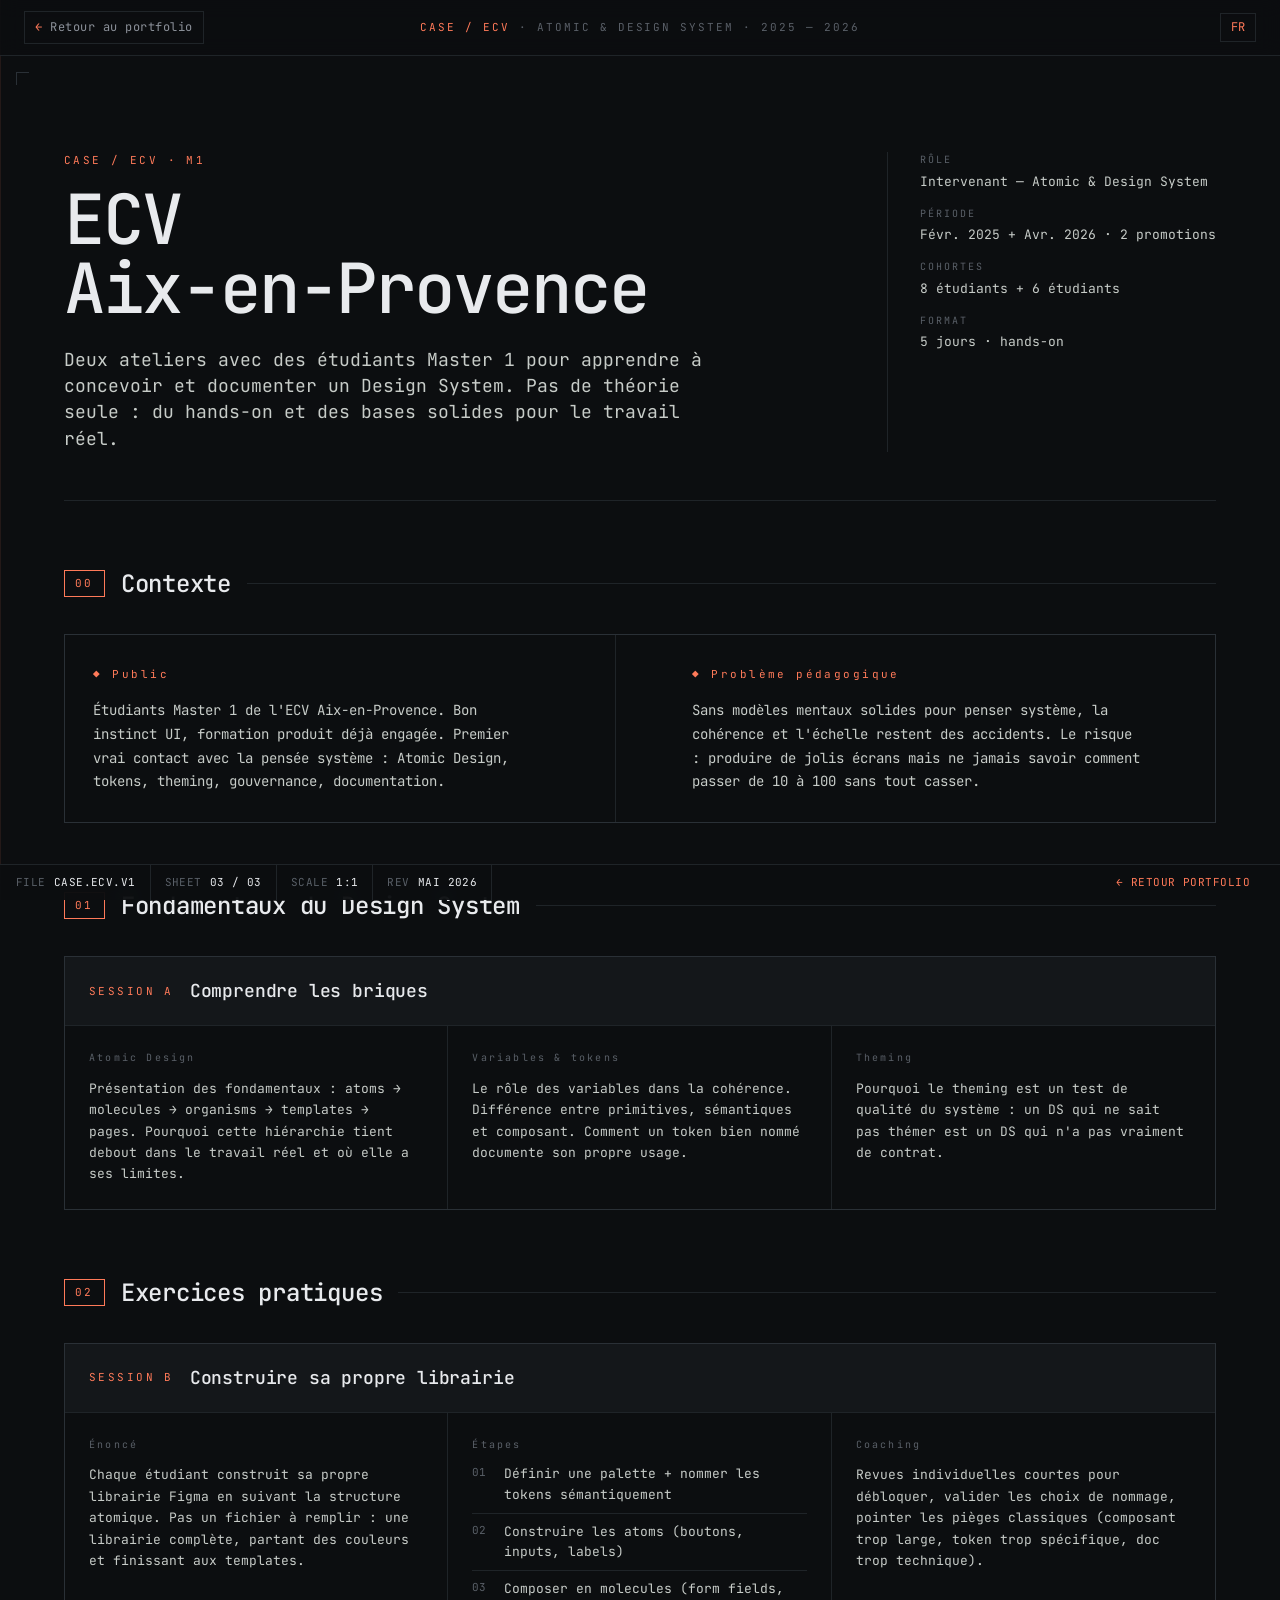
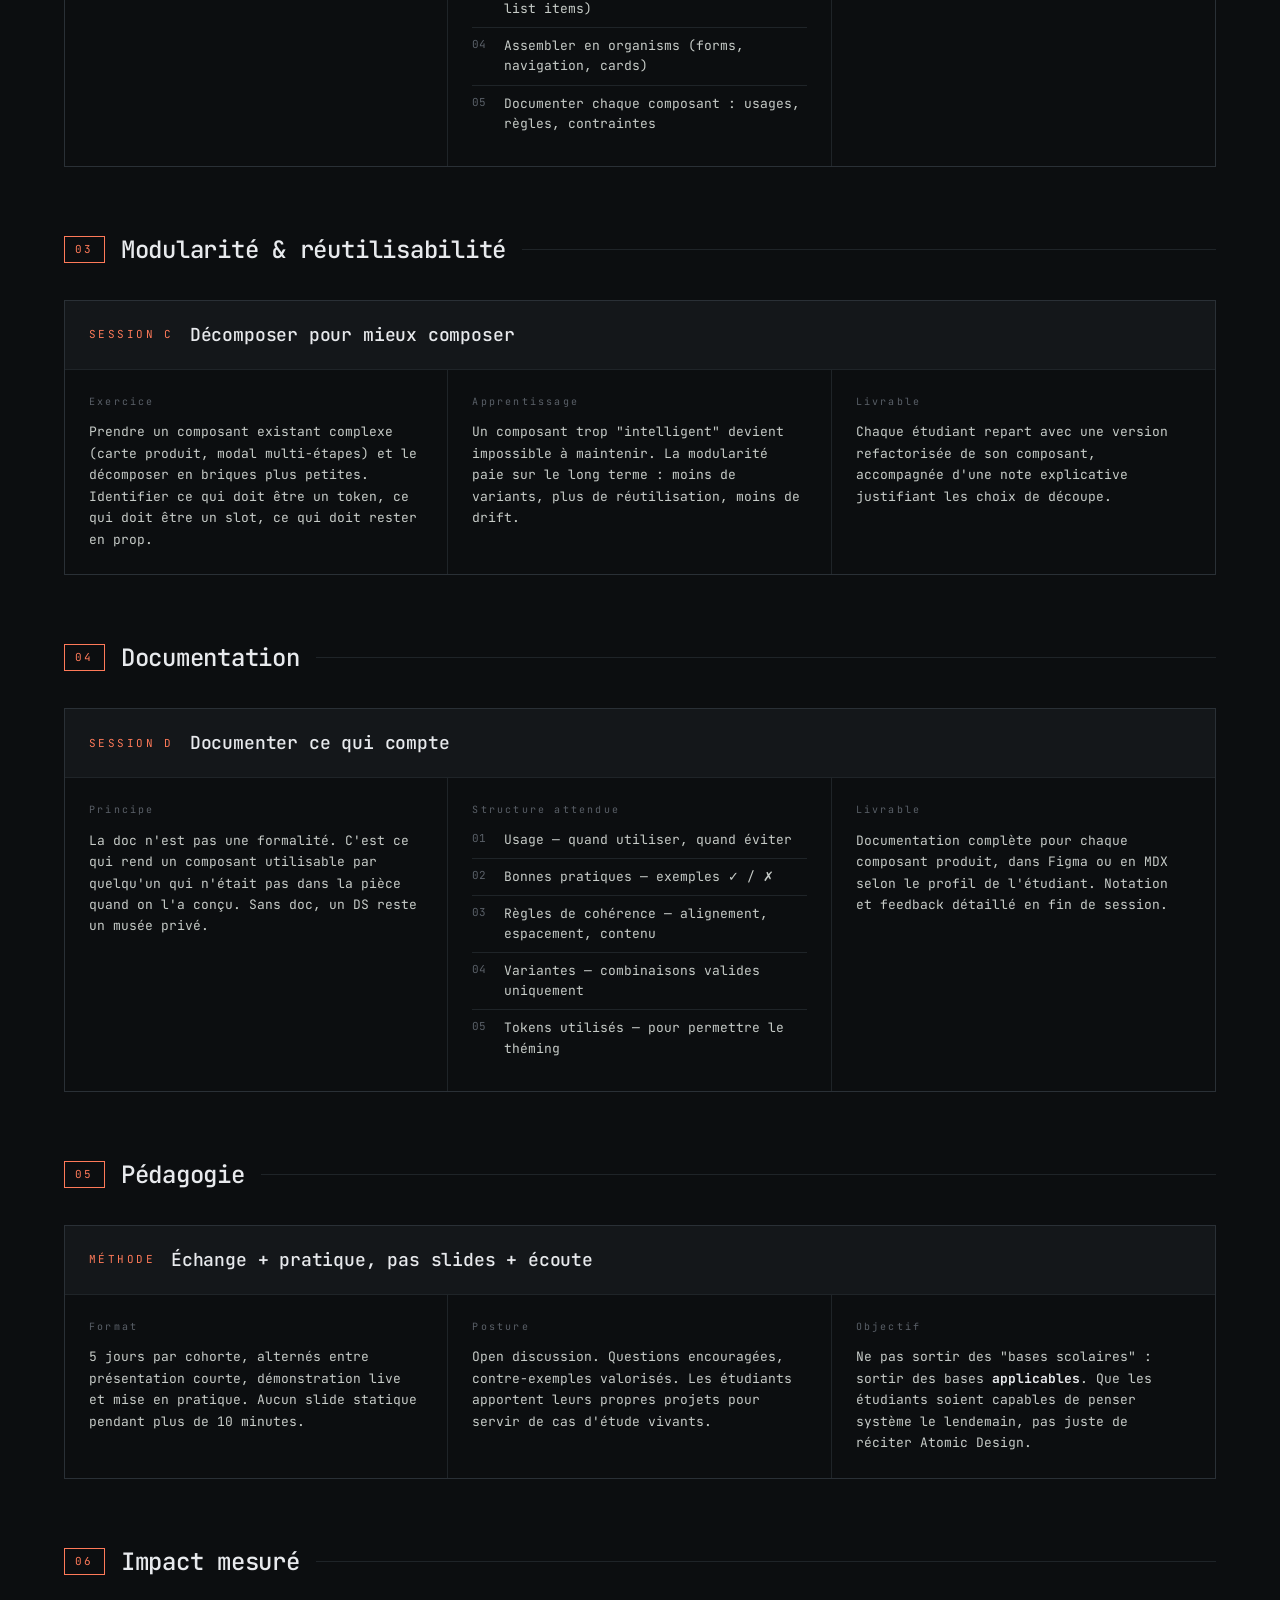
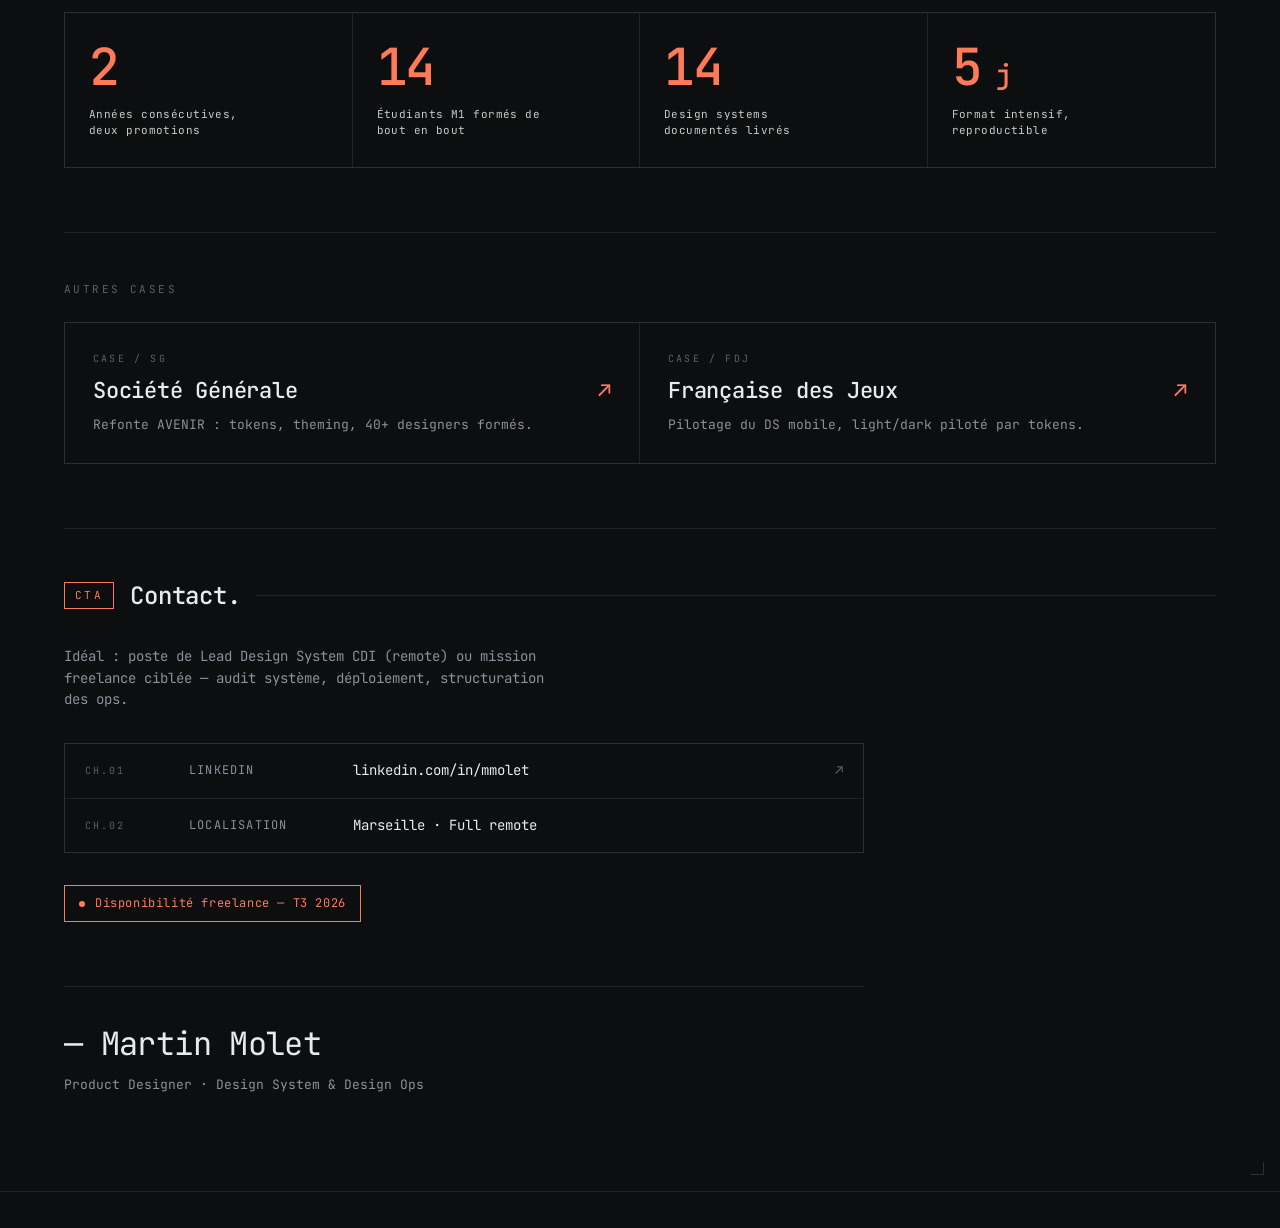
==== ecv.html @ aa848f87 "Add files via upload" ====
<!DOCTYPE html>
<html lang="fr">
<head>
<meta charset="UTF-8">
<meta name="viewport" content="width=device-width, initial-scale=1.0">
<title>ECV Aix-en-Provence — Atomic & Design System | Martin Molet</title>
<link rel="preconnect" href="https://fonts.googleapis.com">
<link rel="preconnect" href="https://fonts.gstatic.com" crossorigin>
<link href="https://fonts.googleapis.com/css2?family=JetBrains+Mono:wght@300;400;500;600&display=swap" rel="stylesheet">
<link rel="stylesheet" href="case.css">
</head>
<body>

<header class="topbar">
  <div class="tb-l">
    <a class="back-link" href="../index.html"><span class="arrow">←</span><span>Retour au portfolio</span></a>
  </div>
  <div class="tb-c"><span class="accent">CASE / ECV</span> · Atomic & Design System · 2025 — 2026</div>
  <div class="tb-r">
    <div class="lang-toggle"><button class="on">FR</button></div>
  </div>
</header>

<main>
  <section class="sheet">
    <div class="hero">
      <div class="hero-l">
        <div class="case-id">CASE / ECV · M1</div>
        <h1 class="client">ECV<br/>Aix-en-Provence</h1>
        <p class="summary">Deux ateliers avec des étudiants Master 1 pour apprendre à concevoir et documenter un Design System. Pas de théorie seule : du hands-on et des bases solides pour le travail réel.</p>
      </div>
      <div class="hero-r">
        <div><span class="k">RÔLE</span><span class="v">Intervenant — Atomic & Design System</span></div>
        <div><span class="k">PÉRIODE</span><span class="v">Févr. 2025 + Avr. 2026 · 2 promotions</span></div>
        <div><span class="k">COHORTES</span><span class="v">8 étudiants + 6 étudiants</span></div>
        <div><span class="k">FORMAT</span><span class="v">5 jours · hands-on</span></div>
      </div>
    </div>

    <div class="section">
      <div class="section-h">
        <span class="num">00</span>
        <span class="title">Contexte</span>
        <span class="rule"></span>
      </div>
      <div class="intro-grid">
        <div class="intro-cell">
          <div class="l">Public</div>
          <p>Étudiants Master 1 de l'ECV Aix-en-Provence. Bon instinct UI, formation produit déjà engagée. Premier vrai contact avec la pensée système : Atomic Design, tokens, theming, gouvernance, documentation.</p>
        </div>
        <div class="intro-cell">
          <div class="l">Problème pédagogique</div>
          <p>Sans modèles mentaux solides pour penser système, la cohérence et l'échelle restent des accidents. Le risque : produire de jolis écrans mais ne jamais savoir comment passer de 10 à 100 sans tout casser.</p>
        </div>
      </div>
    </div>

    <div class="section">
      <div class="section-h">
        <span class="num">01</span>
        <span class="title">Fondamentaux du Design System</span>
        <span class="rule"></span>
      </div>

      <div class="block">
        <div class="block-h"><span class="tag">SESSION A</span><span class="name">Comprendre les briques</span></div>
        <div class="block-cols">
          <div class="block-col">
            <div class="label">Atomic Design</div>
            <p>Présentation des fondamentaux : atoms → molecules → organisms → templates → pages. Pourquoi cette hiérarchie tient debout dans le travail réel et où elle a ses limites.</p>
          </div>
          <div class="block-col">
            <div class="label">Variables & tokens</div>
            <p>Le rôle des variables dans la cohérence. Différence entre primitives, sémantiques et composant. Comment un token bien nommé documente son propre usage.</p>
          </div>
          <div class="block-col">
            <div class="label">Theming</div>
            <p>Pourquoi le theming est un test de qualité du système : un DS qui ne sait pas thémer est un DS qui n'a pas vraiment de contrat.</p>
          </div>
        </div>
      </div>
    </div>

    <div class="section">
      <div class="section-h">
        <span class="num">02</span>
        <span class="title">Exercices pratiques</span>
        <span class="rule"></span>
      </div>

      <div class="block">
        <div class="block-h"><span class="tag">SESSION B</span><span class="name">Construire sa propre librairie</span></div>
        <div class="block-cols">
          <div class="block-col">
            <div class="label">Énoncé</div>
            <p>Chaque étudiant construit sa propre librairie Figma en suivant la structure atomique. Pas un fichier à remplir : une librairie complète, partant des couleurs et finissant aux templates.</p>
          </div>
          <div class="block-col">
            <div class="label">Étapes</div>
            <ul>
              <li data-n="01">Définir une palette + nommer les tokens sémantiquement</li>
              <li data-n="02">Construire les atoms (boutons, inputs, labels)</li>
              <li data-n="03">Composer en molecules (form fields, list items)</li>
              <li data-n="04">Assembler en organisms (forms, navigation, cards)</li>
              <li data-n="05">Documenter chaque composant : usages, règles, contraintes</li>
            </ul>
          </div>
          <div class="block-col">
            <div class="label">Coaching</div>
            <p>Revues individuelles courtes pour débloquer, valider les choix de nommage, pointer les pièges classiques (composant trop large, token trop spécifique, doc trop technique).</p>
          </div>
        </div>
      </div>
    </div>

    <div class="section">
      <div class="section-h">
        <span class="num">03</span>
        <span class="title">Modularité & réutilisabilité</span>
        <span class="rule"></span>
      </div>

      <div class="block">
        <div class="block-h"><span class="tag">SESSION C</span><span class="name">Décomposer pour mieux composer</span></div>
        <div class="block-cols">
          <div class="block-col">
            <div class="label">Exercice</div>
            <p>Prendre un composant existant complexe (carte produit, modal multi-étapes) et le décomposer en briques plus petites. Identifier ce qui doit être un token, ce qui doit être un slot, ce qui doit rester en prop.</p>
          </div>
          <div class="block-col">
            <div class="label">Apprentissage</div>
            <p>Un composant trop "intelligent" devient impossible à maintenir. La modularité paie sur le long terme : moins de variants, plus de réutilisation, moins de drift.</p>
          </div>
          <div class="block-col">
            <div class="label">Livrable</div>
            <p>Chaque étudiant repart avec une version refactorisée de son composant, accompagnée d'une note explicative justifiant les choix de découpe.</p>
          </div>
        </div>
      </div>
    </div>

    <div class="section">
      <div class="section-h">
        <span class="num">04</span>
        <span class="title">Documentation</span>
        <span class="rule"></span>
      </div>

      <div class="block">
        <div class="block-h"><span class="tag">SESSION D</span><span class="name">Documenter ce qui compte</span></div>
        <div class="block-cols">
          <div class="block-col">
            <div class="label">Principe</div>
            <p>La doc n'est pas une formalité. C'est ce qui rend un composant utilisable par quelqu'un qui n'était pas dans la pièce quand on l'a conçu. Sans doc, un DS reste un musée privé.</p>
          </div>
          <div class="block-col">
            <div class="label">Structure attendue</div>
            <ul>
              <li data-n="01">Usage — quand utiliser, quand éviter</li>
              <li data-n="02">Bonnes pratiques — exemples ✓ / ✗</li>
              <li data-n="03">Règles de cohérence — alignement, espacement, contenu</li>
              <li data-n="04">Variantes — combinaisons valides uniquement</li>
              <li data-n="05">Tokens utilisés — pour permettre le théming</li>
            </ul>
          </div>
          <div class="block-col">
            <div class="label">Livrable</div>
            <p>Documentation complète pour chaque composant produit, dans Figma ou en MDX selon le profil de l'étudiant. Notation et feedback détaillé en fin de session.</p>
          </div>
        </div>
      </div>
    </div>

    <div class="section">
      <div class="section-h">
        <span class="num">05</span>
        <span class="title">Pédagogie</span>
        <span class="rule"></span>
      </div>

      <div class="block">
        <div class="block-h"><span class="tag">MÉTHODE</span><span class="name">Échange + pratique, pas slides + écoute</span></div>
        <div class="block-cols">
          <div class="block-col">
            <div class="label">Format</div>
            <p>5 jours par cohorte, alternés entre présentation courte, démonstration live et mise en pratique. Aucun slide statique pendant plus de 10 minutes.</p>
          </div>
          <div class="block-col">
            <div class="label">Posture</div>
            <p>Open discussion. Questions encouragées, contre-exemples valorisés. Les étudiants apportent leurs propres projets pour servir de cas d'étude vivants.</p>
          </div>
          <div class="block-col">
            <div class="label">Objectif</div>
            <p>Ne pas sortir des "bases scolaires" : sortir des bases <strong style="color:var(--ink)">applicables</strong>. Que les étudiants soient capables de penser système le lendemain, pas juste de réciter Atomic Design.</p>
          </div>
        </div>
      </div>
    </div>

    <div class="section">
      <div class="section-h">
        <span class="num">06</span>
        <span class="title">Impact mesuré</span>
        <span class="rule"></span>
      </div>

      <div class="results-grid">
        <div class="result-stat"><div class="num">2</div><div class="lbl">Années consécutives, deux promotions</div></div>
        <div class="result-stat"><div class="num">14</div><div class="lbl">Étudiants M1 formés de bout en bout</div></div>
        <div class="result-stat"><div class="num">14</div><div class="lbl">Design systems documentés livrés</div></div>
        <div class="result-stat"><div class="num">5<span class="s"> j</span></div><div class="lbl">Format intensif, reproductible</div></div>
      </div>
    </div>

    <div class="related">
      <div class="related-h">AUTRES CASES</div>
      <div class="related-grid">
        <a class="related-card" href="sg.html">
          <div class="id">CASE / SG</div>
          <div class="name">Société Générale<span class="arrow">↗</span></div>
          <div class="sub">Refonte AVENIR : tokens, theming, 40+ designers formés.</div>
        </a>
        <a class="related-card" href="fdj.html">
          <div class="id">CASE / FDJ</div>
          <div class="name">Française des Jeux<span class="arrow">↗</span></div>
          <div class="sub">Pilotage du DS mobile, light/dark piloté par tokens.</div>
        </a>
      </div>
    </div>

    <div class="contact-sheet">
      <div class="section-h">
        <span class="num">CTA</span>
        <span class="title">Contact.</span>
        <span class="rule"></span>
      </div>
      <div class="contact">
        <p class="contact-sub">Idéal : poste de Lead Design System CDI (remote) ou mission freelance ciblée — audit système, déploiement, structuration des ops.</p>
        <div class="contact-grid">
          <a class="contact-row is-link" href="https://www.linkedin.com/in/mmolet" target="_blank" rel="noopener noreferrer">
            <span class="cr-id">CH.01</span>
            <span class="cr-k">LinkedIn</span>
            <span class="cr-v">linkedin.com/in/mmolet</span>
            <span class="cr-arrow">↗</span>
          </a>
          <div class="contact-row">
            <span class="cr-id">CH.02</span>
            <span class="cr-k">Localisation</span>
            <span class="cr-v">Marseille · Full remote</span>
          </div>
        </div>
        <div class="contact-avail">
          <span class="ca-dot"></span>
          <span>Disponibilité freelance — T3 2026</span>
        </div>
        <div class="signoff">
          <div>— Martin Molet</div>
          <div class="so-sub">Product Designer · Design System &amp; Design Ops</div>
        </div>
      </div>
    </div>
  </section>
</main>

<footer class="statusbar">
  <div class="sb-cell"><span class="sb-k">FILE</span><span>case.ecv.v1</span></div>
  <div class="sb-cell"><span class="sb-k">SHEET</span><span>03 / 03</span></div>
  <div class="sb-cell"><span class="sb-k">SCALE</span><span>1:1</span></div>
  <div class="sb-cell"><span class="sb-k">REV</span><span>Mai 2026</span></div>
  <div class="sb-cell"><a href="../index.html" style="color:var(--accent)">← Retour portfolio</a></div>
</footer>
<script>
(function(){
  var h=document.createElement('div'),v=document.createElement('div');
  h.className='cross-h';v.className='cross-v';
  document.body.appendChild(h);document.body.appendChild(v);
  window.addEventListener('mousemove',function(e){h.style.top=e.clientY+'px';v.style.left=e.clientX+'px';});
})();
</script>
</body>
</html>
---- case.css ----
/* Shared CSS for case detail pages — extends styles.css aesthetic */

:root {
  --bg: #0c0e10;
  --bg-2: #14171a;
  --ink: #e8eaed;
  --ink-2: #c7ccc8;
  --muted: #8b9199;
  --muted-2: #5a6068;
  --line: #1f2428;
  --line-2: #2a3036;
  --accent: #ff7a59;
  --accent-soft: #ff7a5933;
  --mono: 'JetBrains Mono', ui-monospace, 'SF Mono', 'IBM Plex Mono', Menlo, monospace;
  --serif: 'Newsreader', 'Source Serif 4', Georgia, serif;
}

* { box-sizing: border-box; margin: 0; padding: 0; }
html, body { background: var(--bg); color: var(--ink); }
html { font-family: var(--mono); font-size: 14px; line-height: 1.55; -webkit-font-smoothing: antialiased; }
body { overflow-x: hidden; min-height: 100vh; }
a { color: inherit; text-decoration: none; }
button { font: inherit; color: inherit; background: transparent; border: 0; padding: 0; cursor: pointer; }
::selection { background: var(--accent); color: #0c0e10; }

/* Crosshair cursor */
.cross-h, .cross-v {
  position: fixed;
  pointer-events: none;
  z-index: 1;
  background: var(--accent);
  opacity: 0.10;
  mix-blend-mode: screen;
}
.cross-h { left: 0; right: 0; height: 1px; }
.cross-v { top: 0; bottom: 0; width: 1px; }

/* Faint grid background */
.grid-bg {
  position: fixed; inset: 0;
  pointer-events: none; z-index: 0;
  background-image:
    linear-gradient(to right, var(--line) 1px, transparent 1px),
    linear-gradient(to bottom, var(--line) 1px, transparent 1px);
  background-size: 24px 24px;
  mask-image: radial-gradient(ellipse 90% 80% at 50% 30%, #000 30%, transparent 100%);
  opacity: 0.4;
  display: var(--grid-display, block);
}

/* Topbar — minimal back-nav */
.topbar {
  position: sticky; top: 0; z-index: 50;
  height: 56px;
  display: grid; grid-template-columns: 1fr auto 1fr; align-items: center;
  padding: 0 24px;
  border-bottom: 1px solid var(--line);
  background: rgba(12,14,16,0.85);
  backdrop-filter: blur(10px);
  font-size: 12px; letter-spacing: 0.04em;
}
.tb-l { display: flex; align-items: center; gap: 12px; }
.back-link {
  display: inline-flex; align-items: center; gap: 8px;
  color: var(--muted);
  padding: 6px 10px;
  border: 1px solid var(--line);
  transition: color 0.15s, border-color 0.15s;
}
.back-link:hover { color: var(--accent); border-color: var(--accent); }
.back-link .arrow { color: var(--accent); }
.tb-c { color: var(--muted-2); font-size: 11px; letter-spacing: 0.18em; text-transform: uppercase; }
.tb-c .accent { color: var(--accent); }
.tb-r { display: flex; align-items: center; gap: 12px; justify-content: flex-end; }
.tb-r .lang-toggle { display: inline-flex; align-items: center; gap: 6px; padding: 4px 10px; border: 1px solid var(--line); }
.tb-r .lang-toggle button { color: var(--muted); }
.tb-r .lang-toggle button.on { color: var(--accent); }

/* Main */
.sheet {
  position: relative; z-index: 2;
  max-width: 1280px;
  margin: 0 auto;
  padding: 96px 64px;
  border-bottom: 1px solid var(--line);
}
.sheet::before, .sheet::after {
  content: '';
  position: absolute;
  width: 12px; height: 12px;
  border: 1px solid var(--line-2);
}
.sheet::before { top: 16px; left: 16px; border-right: 0; border-bottom: 0; }
.sheet::after { bottom: 16px; right: 16px; border-left: 0; border-top: 0; }

/* Hero */
.hero {
  display: grid;
  grid-template-columns: 1fr auto;
  gap: 32px;
  border-bottom: 1px solid var(--line);
  padding-bottom: 48px;
  margin-bottom: 48px;
}
.hero-l { display: flex; flex-direction: column; gap: 16px; }
.case-id { font-size: 11px; letter-spacing: 0.22em; color: var(--accent); }
.client {
  font-family: var(--mono);
  font-size: clamp(40px, 5.4vw, 72px);
  line-height: 1;
  letter-spacing: -0.03em;
  font-weight: 500;
}
.summary {
  font-size: 18px; color: var(--ink-2); max-width: 60ch;
  margin-top: 8px;
  line-height: 1.45;
}
.hero-r {
  display: flex; flex-direction: column; gap: 14px;
  min-width: 240px;
  border-left: 1px solid var(--line);
  padding-left: 32px;
}
.hero-r .k { font-size: 10px; color: var(--muted-2); letter-spacing: 0.2em; }
.hero-r .v { font-size: 13px; color: var(--ink-2); }
.hero-r > div { display: flex; flex-direction: column; gap: 4px; }

/* Section heading */
.section { margin-top: 64px; }
.section-h {
  display: flex; align-items: center; gap: 16px;
  margin-bottom: 32px;
}
.section-h .num {
  font-size: 11px; letter-spacing: 0.22em;
  color: var(--accent);
  padding: 4px 10px;
  border: 1px solid var(--accent);
}
.section-h .title {
  font-size: 24px;
  font-weight: 500;
  letter-spacing: -0.01em;
}
.section-h .rule { flex: 1; height: 1px; background: var(--line); }

/* Two-column intro (context + problem) */
.intro-grid {
  display: grid;
  grid-template-columns: 1fr 1fr;
  gap: 48px;
  border: 1px solid var(--line-2);
}
.intro-cell { padding: 28px; border-right: 1px solid var(--line); }
.intro-cell:last-child { border-right: 0; }
.intro-cell .l {
  font-size: 11px; color: var(--accent); letter-spacing: 0.22em;
  margin-bottom: 16px;
  display: inline-flex; gap: 10px; align-items: center;
}
.intro-cell .l::before { content: '◆'; color: var(--accent); }
.intro-cell p { font-size: 14px; color: var(--ink-2); line-height: 1.7; max-width: 56ch; }

/* Subsection blocks (problem → solution → result) */
.block { border: 1px solid var(--line-2); margin-bottom: 32px; }
.block-h {
  padding: 20px 24px;
  border-bottom: 1px solid var(--line);
  display: flex; align-items: center; gap: 16px;
  background: var(--bg-2);
}
.block-h .tag { font-size: 11px; color: var(--accent); letter-spacing: 0.22em; }
.block-h .name { font-size: 18px; font-weight: 500; letter-spacing: -0.01em; }
.block-cols {
  display: grid;
  grid-template-columns: repeat(3, 1fr);
  gap: 0;
}
.block-col { padding: 24px; border-right: 1px solid var(--line); }
.block-col:last-child { border-right: 0; }
.block-col .label {
  font-size: 10px; color: var(--muted-2); letter-spacing: 0.22em;
  margin-bottom: 12px;
}
.block-col p { font-size: 13px; color: var(--ink-2); line-height: 1.65; }
.block-col ul { list-style: none; padding: 0; margin: 0; }
.block-col ul li {
  padding: 8px 0;
  border-top: 1px solid var(--line);
  font-size: 13px;
  color: var(--ink-2);
  display: flex; gap: 10px;
}
.block-col ul li:first-child { border-top: 0; padding-top: 0; }
.block-col ul li::before {
  content: attr(data-n);
  color: var(--muted-2);
  font-size: 11px;
  min-width: 22px;
}

/* Results */
.results-grid {
  display: grid;
  grid-template-columns: repeat(4, 1fr);
  gap: 0;
  border: 1px solid var(--line-2);
  margin-top: 16px;
}
.result-stat {
  padding: 28px 24px;
  border-right: 1px solid var(--line);
}
.result-stat:last-child { border-right: 0; }
.result-stat .num {
  font-size: clamp(36px, 4vw, 56px);
  font-weight: 500;
  letter-spacing: -0.04em;
  color: var(--accent);
  line-height: 1;
  font-variant-numeric: tabular-nums;
  margin-bottom: 14px;
}
.result-stat .num .s { font-size: 0.55em; }
.result-stat .lbl {
  font-size: 11px;
  color: var(--ink-2);
  letter-spacing: 0.04em;
  max-width: 24ch;
  line-height: 1.5;
}

/* Visual diagram cell */
.diagram {
  margin-top: 24px;
  padding: 28px;
  border: 1px dashed var(--line-2);
  background:
    radial-gradient(ellipse 70% 60% at 50% 50%, rgba(255,122,89,0.04) 0%, transparent 70%),
    var(--bg-2);
  display: flex; flex-direction: column; gap: 14px;
  font-size: 12px;
  color: var(--muted);
}
.diagram .label {
  font-size: 10px; letter-spacing: 0.22em; color: var(--muted-2);
  margin-bottom: 8px;
  display: flex; gap: 12px; justify-content: space-between;
}
.diagram .label .id { color: var(--accent); }

/* Token swatches inline (for SG case) */
.swatches {
  display: grid;
  grid-template-columns: repeat(6, 1fr);
  gap: 10px;
}
.swatch {
  border: 1px solid var(--line);
  padding: 10px;
  display: flex; flex-direction: column; gap: 8px;
}
.swatch .chip { height: 28px; width: 100%; border: 1px solid rgba(0,0,0,0.4); }
.swatch .name { font-size: 10px; color: var(--ink); letter-spacing: 0.02em; }
.swatch .hex { font-size: 9px; color: var(--muted-2); letter-spacing: 0.04em; }

/* Footer — related cases */
.related {
  margin-top: 64px;
  padding-top: 48px;
  border-top: 1px solid var(--line);
}
.related-h {
  font-size: 11px;
  color: var(--muted-2);
  letter-spacing: 0.22em;
  margin-bottom: 24px;
}
.related-grid {
  display: grid;
  grid-template-columns: repeat(2, 1fr);
  gap: 0;
  border: 1px solid var(--line-2);
}
.related-card {
  padding: 28px;
  border-right: 1px solid var(--line);
  transition: background 0.15s;
}
.related-card:last-child { border-right: 0; }
.related-card:hover { background: var(--bg-2); }
.related-card .id { font-size: 10px; letter-spacing: 0.22em; color: var(--muted-2); }
.related-card .name {
  font-size: 22px;
  font-weight: 500;
  letter-spacing: -0.01em;
  margin: 8px 0 6px;
  display: flex; justify-content: space-between; align-items: center;
}
.related-card .name .arrow { color: var(--accent); }
.related-card .sub { font-size: 13px; color: var(--muted); }
.related-card:hover .name .arrow { transform: translate(2px, -2px); }
.related-card .name .arrow { transition: transform 0.2s; }

/* Contact block — mirrors home contact sheet */
.contact-sheet {
  margin-top: 64px;
  padding-top: 48px;
  border-top: 1px solid var(--line);
}
.contact { display: flex; flex-direction: column; gap: 32px; max-width: 800px; }
.contact-sub { color: var(--muted); margin: 0; font-size: 14px; max-width: 60ch; }
.contact-grid { display: flex; flex-direction: column; border: 1px solid var(--line-2); }
.contact-row {
  display: grid;
  grid-template-columns: 80px 140px 1fr auto;
  gap: 24px;
  align-items: center;
  padding: 16px 20px;
  border-top: 1px solid var(--line);
  transition: background 0.15s, color 0.15s;
}
.contact-row:first-child { border-top: 0; }
.contact-row.is-link:hover { background: var(--bg-2); color: var(--accent); }
.cr-id { font-size: 10px; color: var(--muted-2); letter-spacing: 0.2em; }
.cr-k { font-size: 12px; color: var(--muted); letter-spacing: 0.1em; text-transform: uppercase; }
.cr-v { font-size: 14px; color: var(--ink); }
.contact-row.is-link:hover .cr-v { color: var(--accent); }
.cr-arrow { font-size: 14px; color: var(--muted-2); transition: transform 0.2s; }
.contact-row.is-link:hover .cr-arrow { color: var(--accent); transform: translate(2px, -2px); }
.contact-avail {
  display: inline-flex; align-items: center; gap: 10px;
  padding: 8px 14px;
  border: 1px solid var(--accent);
  color: var(--accent);
  font-size: 12px;
  align-self: flex-start;
  letter-spacing: 0.05em;
}
@keyframes pulse { 0%, 100% { opacity: 1; } 50% { opacity: 0.3; } }
.ca-dot { width: 6px; height: 6px; border-radius: 50%; background: var(--accent); animation: pulse 1.6s infinite; }
.signoff { margin-top: 32px; padding-top: 32px; border-top: 1px solid var(--line); }
.signoff > div:first-child {
  font-family: var(--mono);
  font-size: 32px;
  letter-spacing: -0.02em;
  color: var(--ink);
  margin-bottom: 6px;
}
.so-sub { color: var(--muted); font-size: 13px; }

/* Status bar */
.statusbar {
  position: sticky;
  bottom: 0; z-index: 50;
  height: 36px;
  display: flex; align-items: center;
  border-top: 1px solid var(--line);
  background: rgba(12,14,16,0.9);
  backdrop-filter: blur(10px);
  font-size: 11px;
  letter-spacing: 0.04em;
  text-transform: uppercase;
  padding: 0 16px;
}
.sb-cell { display: inline-flex; align-items: center; gap: 8px; padding: 0 14px; border-right: 1px solid var(--line); height: 100%; }
.sb-cell:first-child { padding-left: 0; }
.sb-cell:last-child { border-right: 0; flex: 1; justify-content: flex-end; }
.sb-k { color: var(--muted-2); }

/* Responsive */
@media (max-width: 900px) {
  .sheet { padding: 48px 24px; }
  .hero { grid-template-columns: 1fr; }
  .hero-r { border-left: 0; padding-left: 0; border-top: 1px solid var(--line); padding-top: 24px; }
  .intro-grid { grid-template-columns: 1fr; }
  .intro-cell { border-right: 0; border-bottom: 1px solid var(--line); }
  .intro-cell:last-child { border-bottom: 0; }
  .block-cols { grid-template-columns: 1fr; }
  .block-col { border-right: 0; border-bottom: 1px solid var(--line); }
  .block-col:last-child { border-bottom: 0; }
  .results-grid { grid-template-columns: repeat(2, 1fr); }
  .result-stat:nth-child(2) { border-right: 0; }
  .result-stat:nth-child(-n+2) { border-bottom: 1px solid var(--line); }
  .related-grid { grid-template-columns: 1fr; }
  .related-card { border-right: 0; border-bottom: 1px solid var(--line); }
  .related-card:last-child { border-bottom: 0; }
  .swatches { grid-template-columns: repeat(3, 1fr); }
  .contact-row { grid-template-columns: 1fr auto; gap: 4px; }
  .cr-id, .cr-k { display: none; }
}
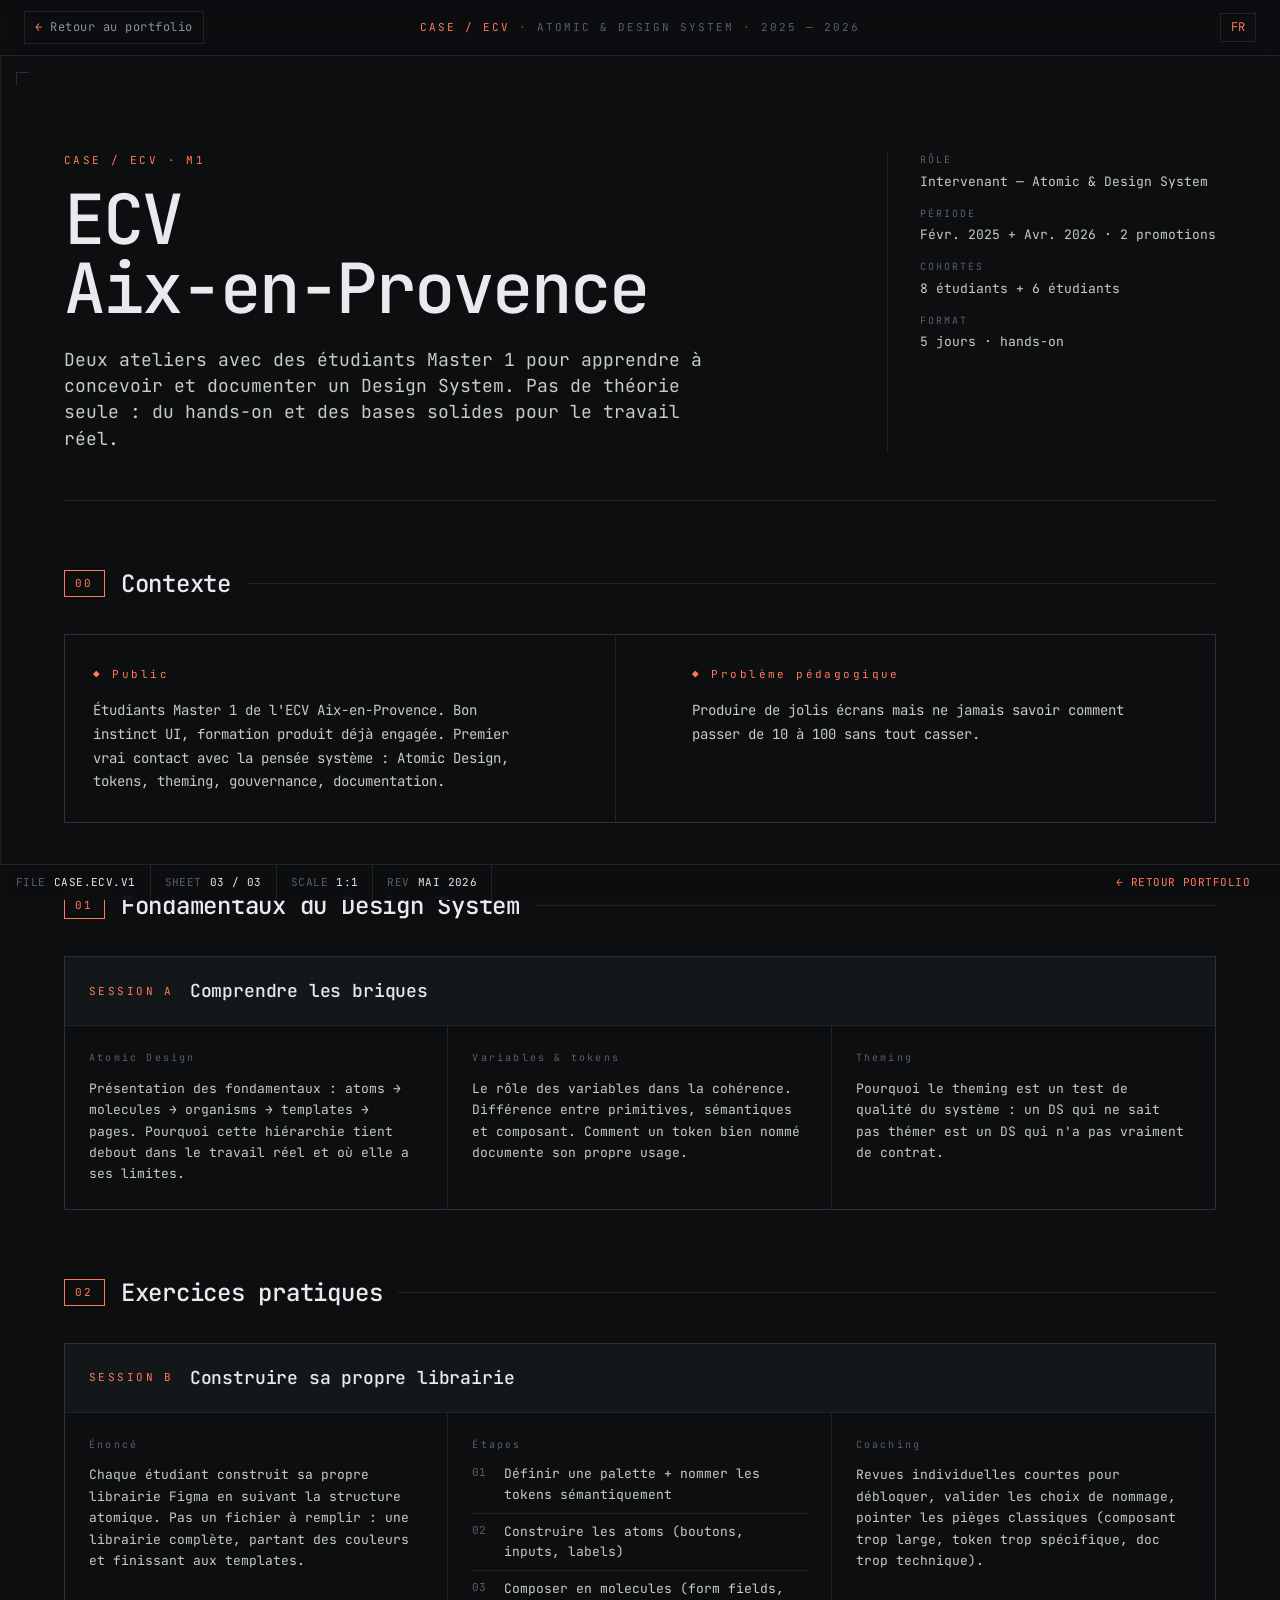
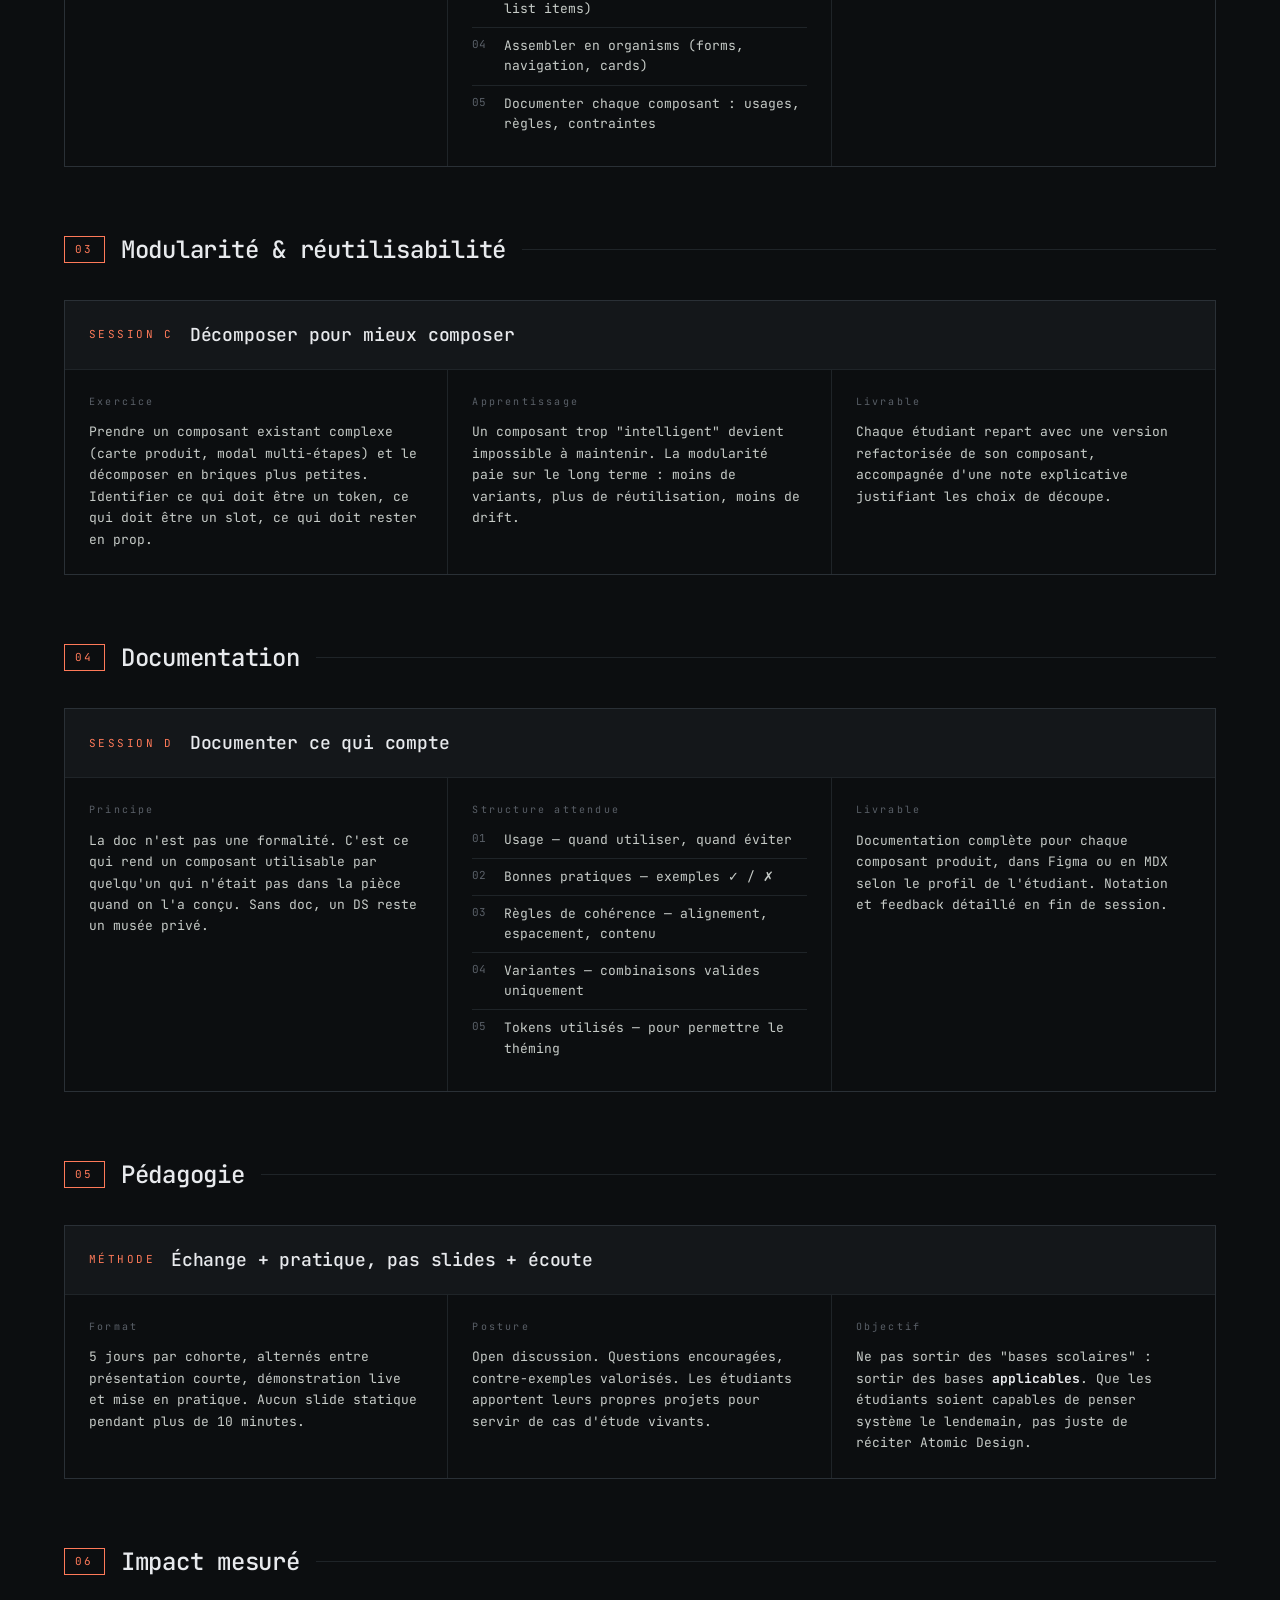
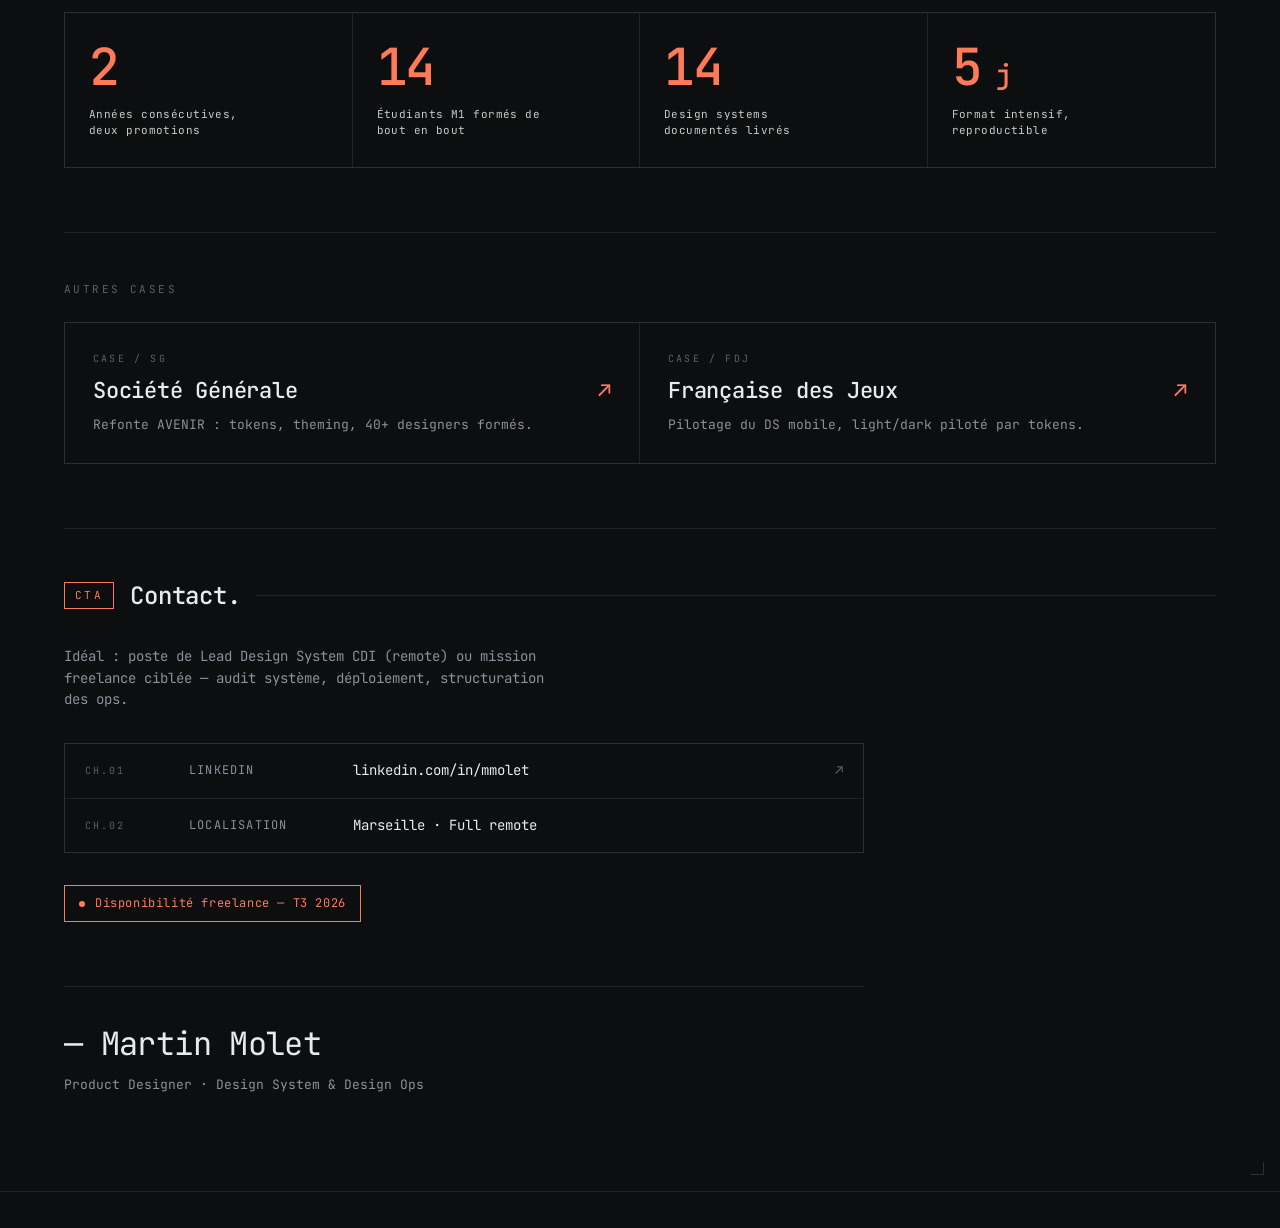
==== commit 5d4a4106: "Update ecv.html" ====
--- a/ecv.html
+++ b/ecv.html
@@ -13,7 +13,7 @@
 
 <header class="topbar">
   <div class="tb-l">
-    <a class="back-link" href="../index.html"><span class="arrow">←</span><span>Retour au portfolio</span></a>
+    <a class="back-link" href="index.html"><span class="arrow">←</span><span>Retour au portfolio</span></a>
   </div>
   <div class="tb-c"><span class="accent">CASE / ECV</span> · Atomic & Design System · 2025 — 2026</div>
   <div class="tb-r">
@@ -50,7 +50,7 @@
         </div>
         <div class="intro-cell">
           <div class="l">Problème pédagogique</div>
-          <p>Sans modèles mentaux solides pour penser système, la cohérence et l'échelle restent des accidents. Le risque : produire de jolis écrans mais ne jamais savoir comment passer de 10 à 100 sans tout casser.</p>
+          <p>Produire de jolis écrans mais ne jamais savoir comment passer de 10 à 100 sans tout casser.</p>
         </div>
       </div>
     </div>
@@ -267,7 +267,7 @@
   <div class="sb-cell"><span class="sb-k">SHEET</span><span>03 / 03</span></div>
   <div class="sb-cell"><span class="sb-k">SCALE</span><span>1:1</span></div>
   <div class="sb-cell"><span class="sb-k">REV</span><span>Mai 2026</span></div>
-  <div class="sb-cell"><a href="../index.html" style="color:var(--accent)">← Retour portfolio</a></div>
+  <div class="sb-cell"><a href="index.html" style="color:var(--accent)">← Retour portfolio</a></div>
 </footer>
 <script>
 (function(){
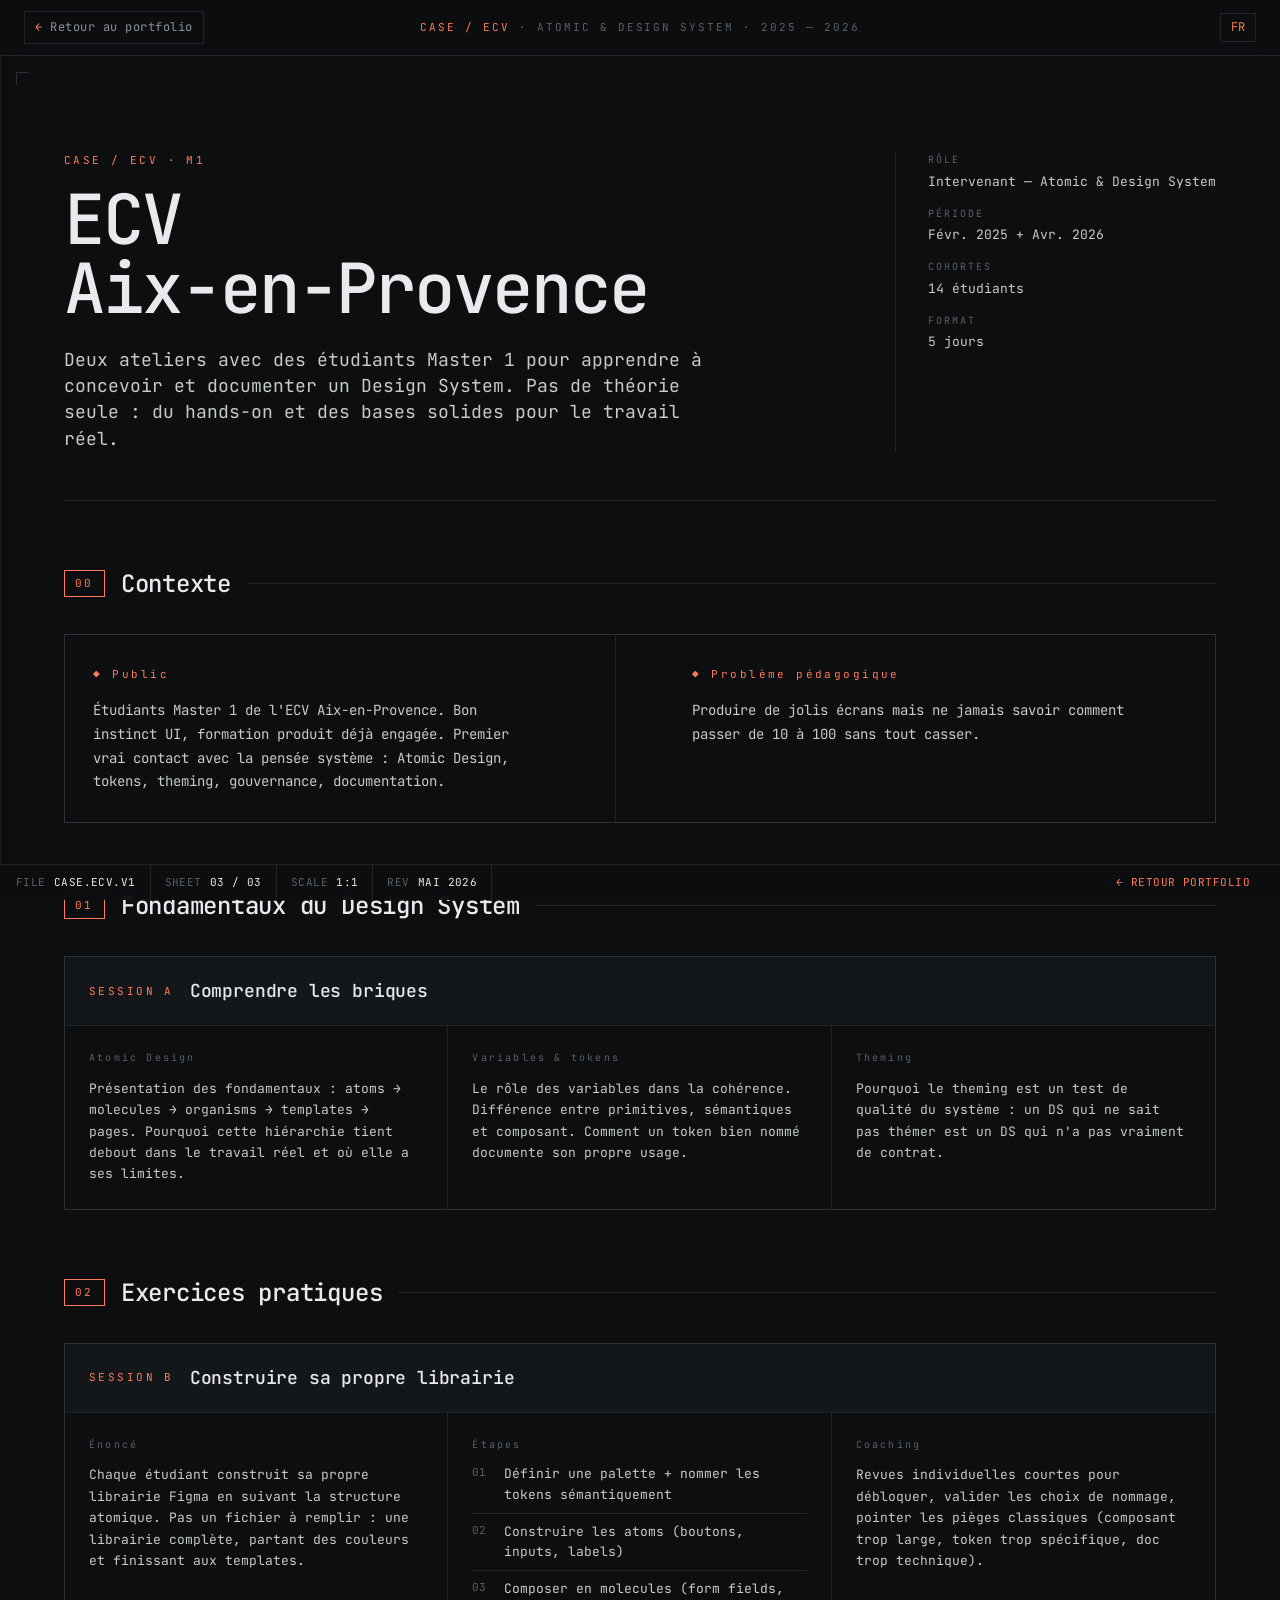
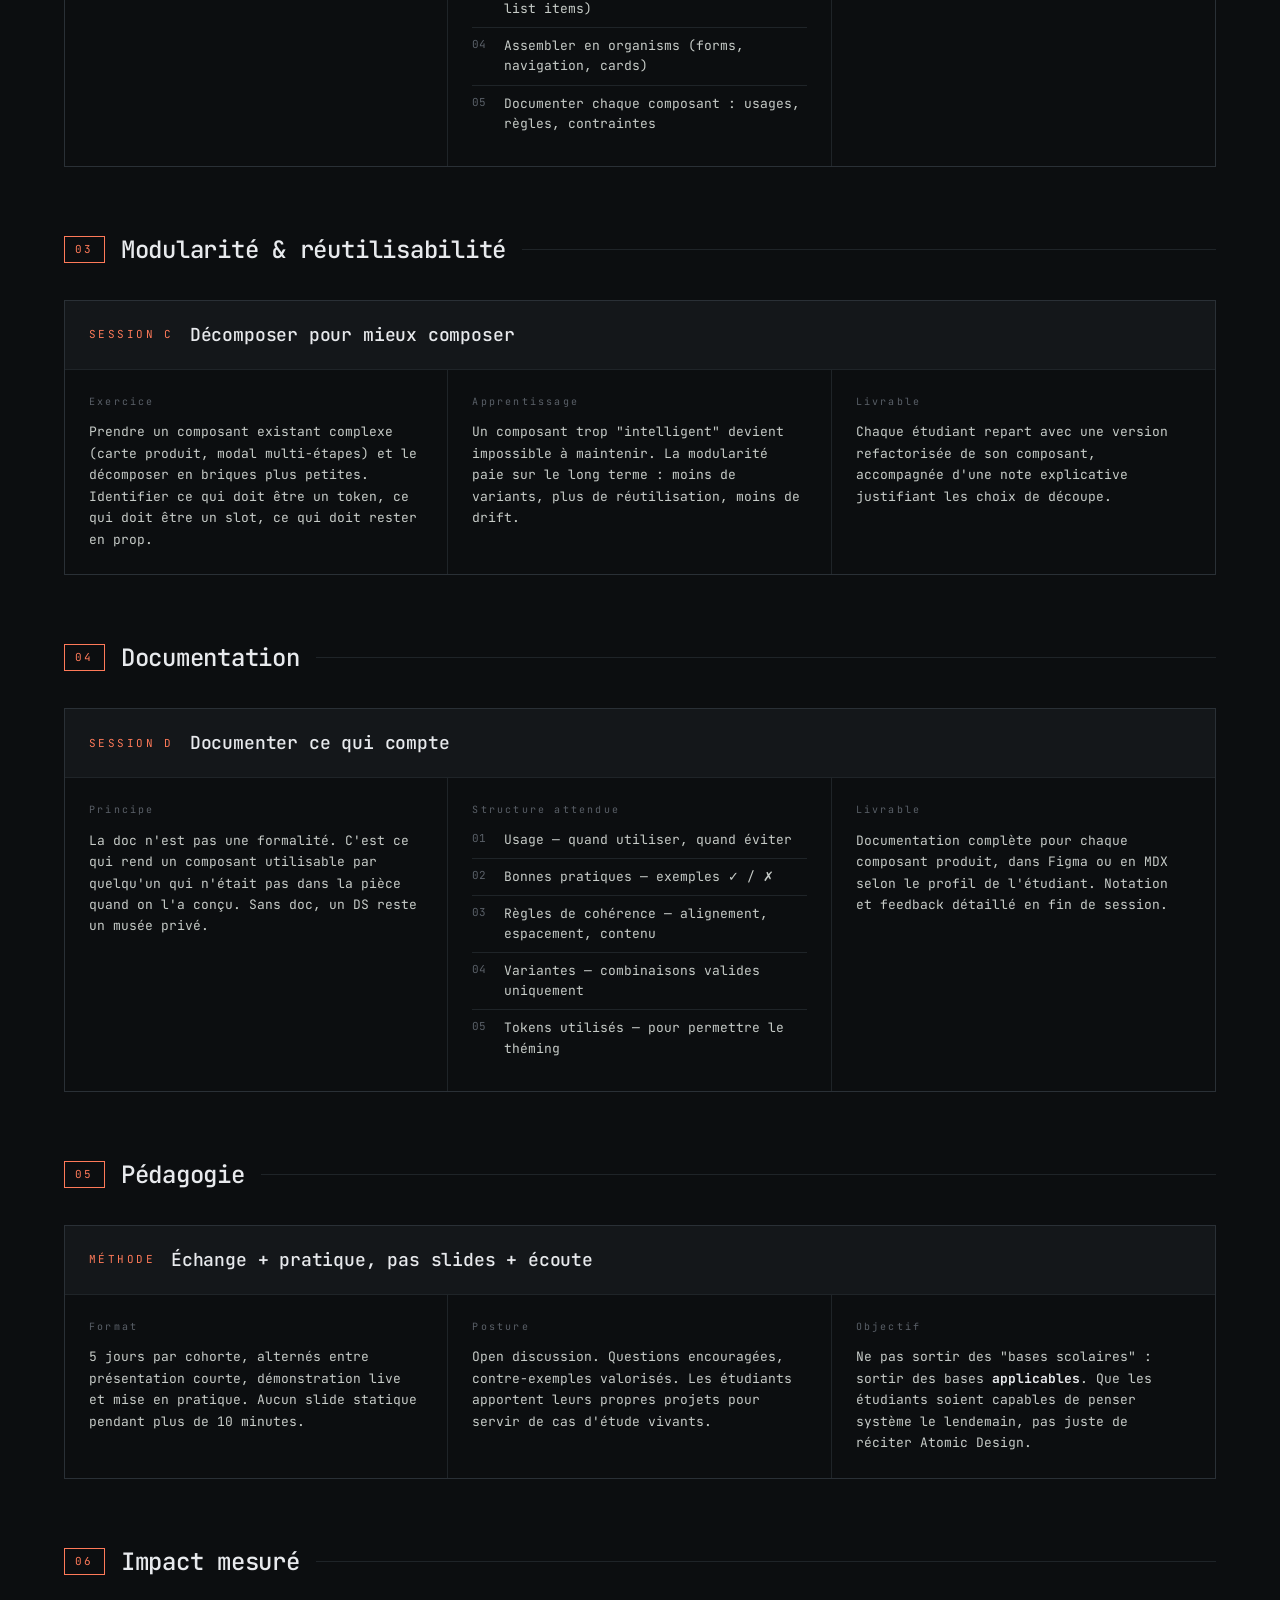
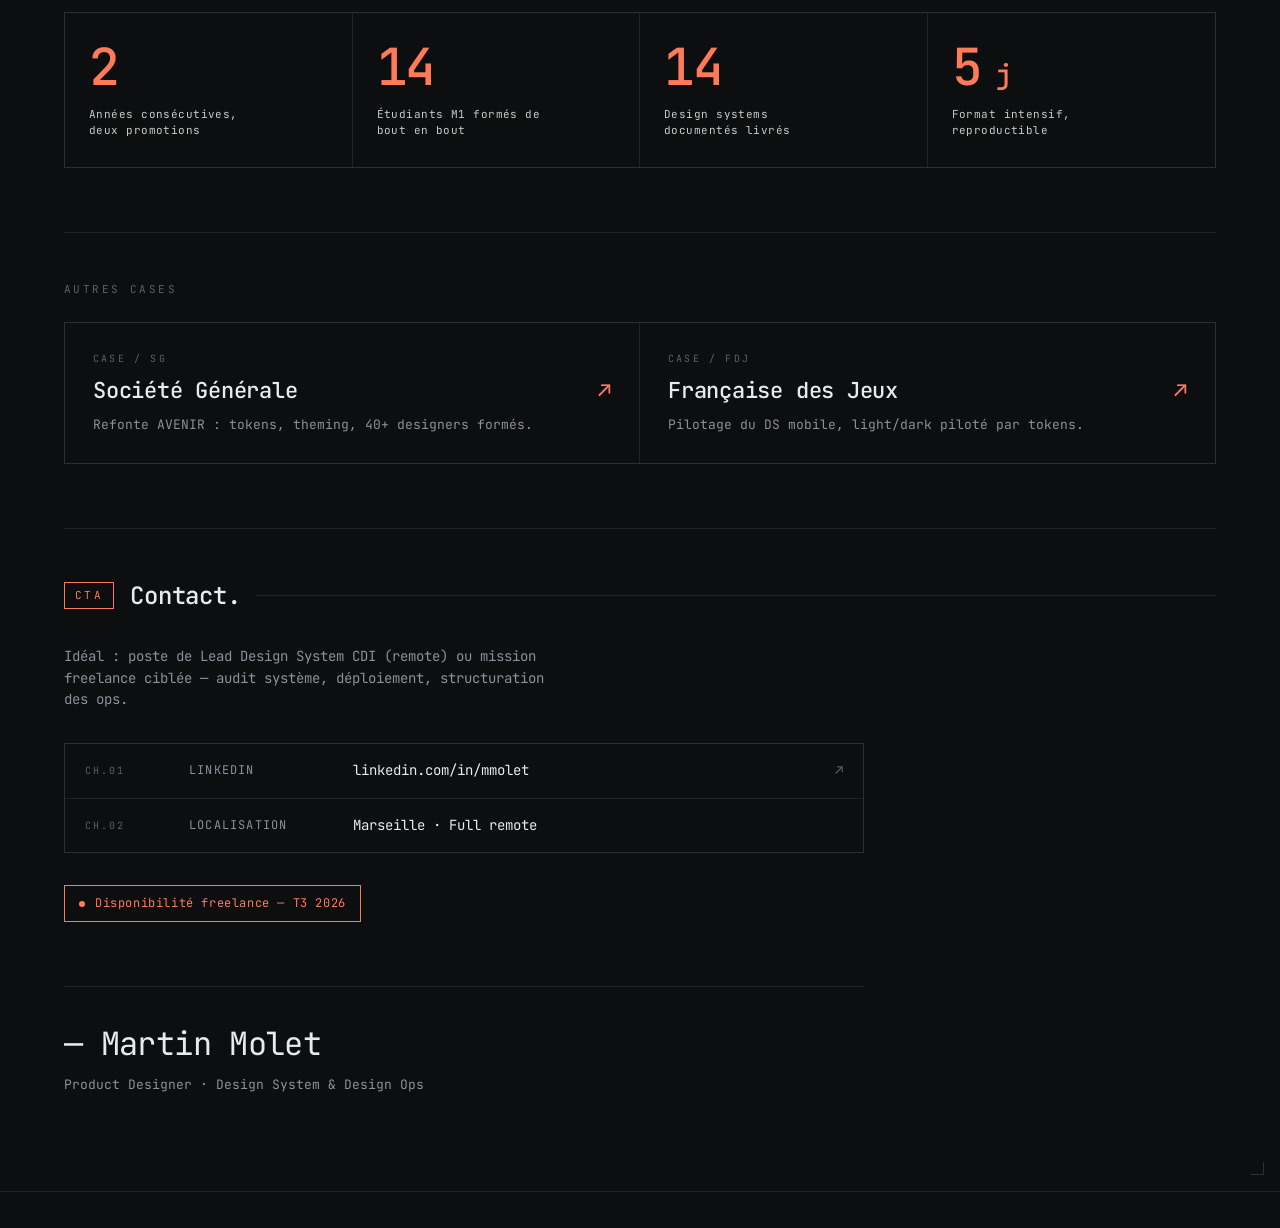
==== commit 0656955d: "Update ecv.html" ====
--- a/ecv.html
+++ b/ecv.html
@@ -31,9 +31,9 @@
       </div>
       <div class="hero-r">
         <div><span class="k">RÔLE</span><span class="v">Intervenant — Atomic & Design System</span></div>
-        <div><span class="k">PÉRIODE</span><span class="v">Févr. 2025 + Avr. 2026 · 2 promotions</span></div>
-        <div><span class="k">COHORTES</span><span class="v">8 étudiants + 6 étudiants</span></div>
-        <div><span class="k">FORMAT</span><span class="v">5 jours · hands-on</span></div>
+        <div><span class="k">PÉRIODE</span><span class="v">Févr. 2025 + Avr. 2026</span></div>
+        <div><span class="k">COHORTES</span><span class="v">14 étudiants</span></div>
+        <div><span class="k">FORMAT</span><span class="v">5 jours</span></div>
       </div>
     </div>
 
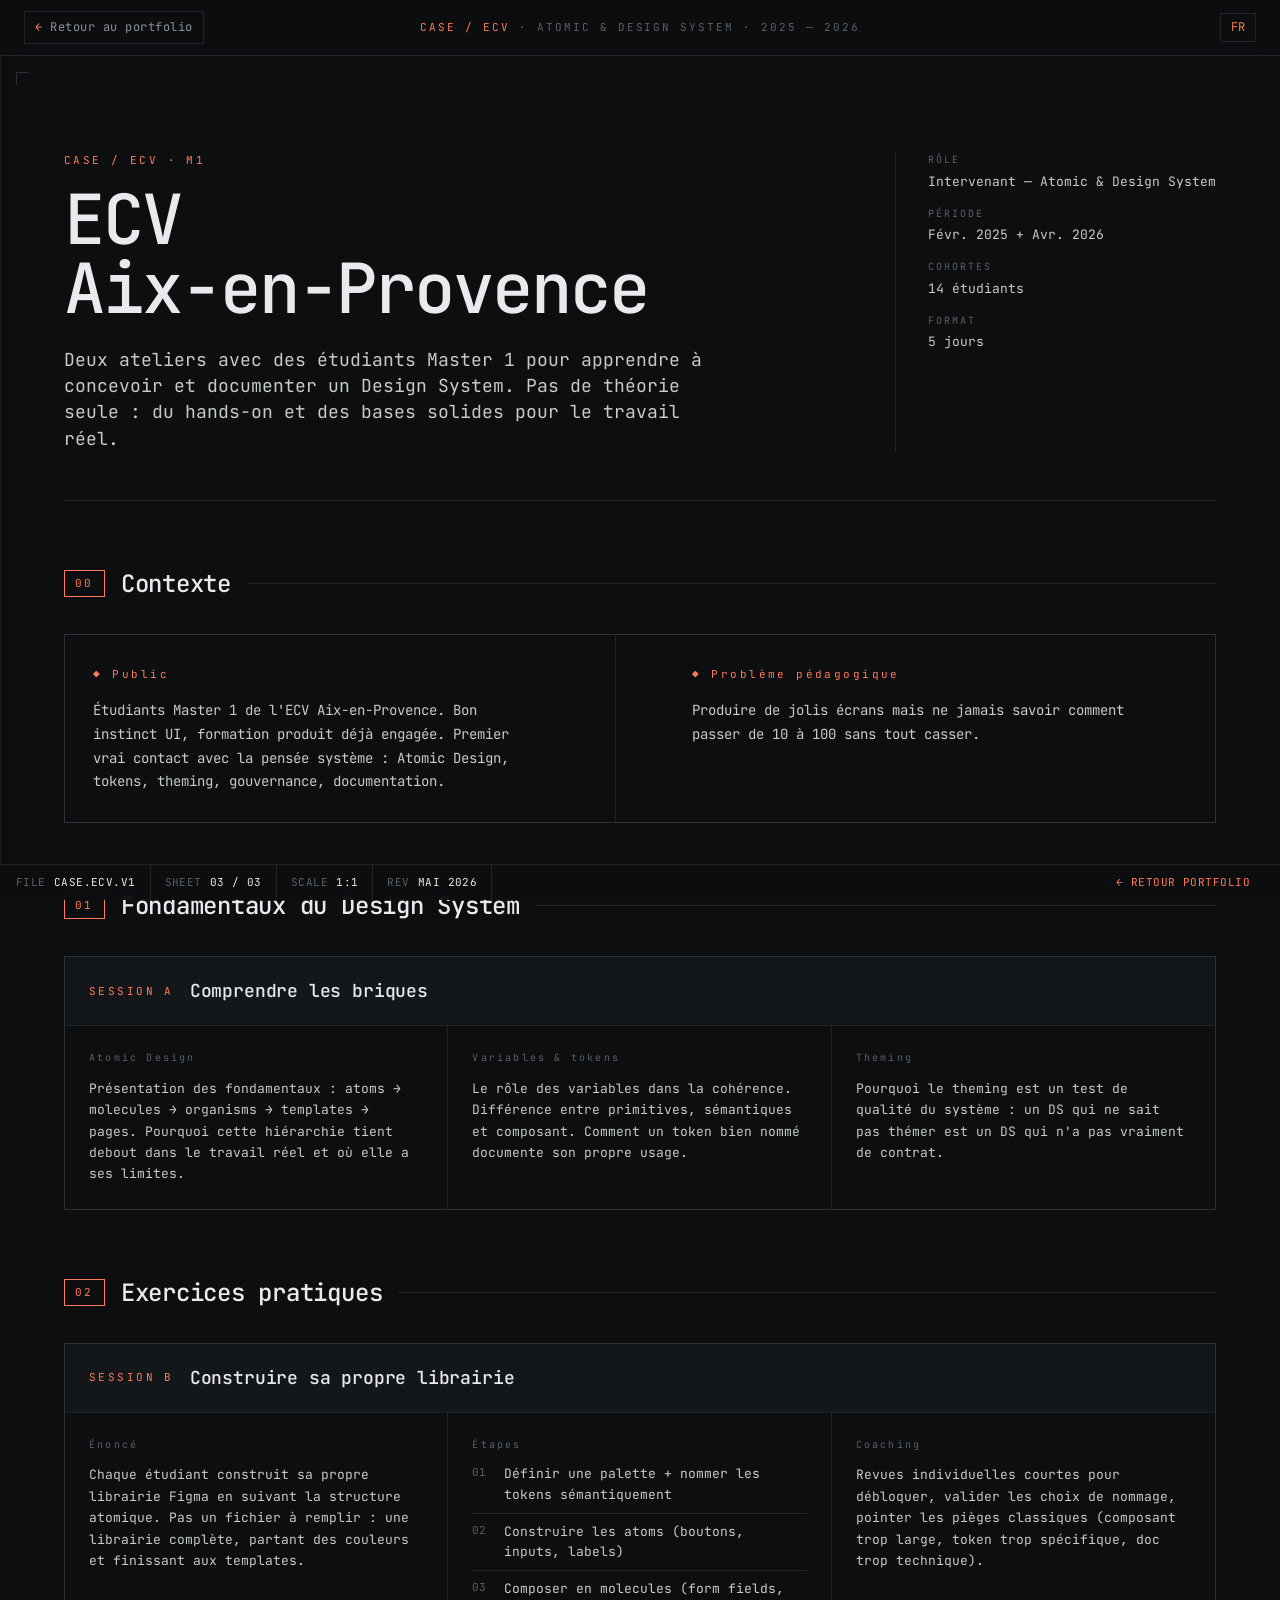
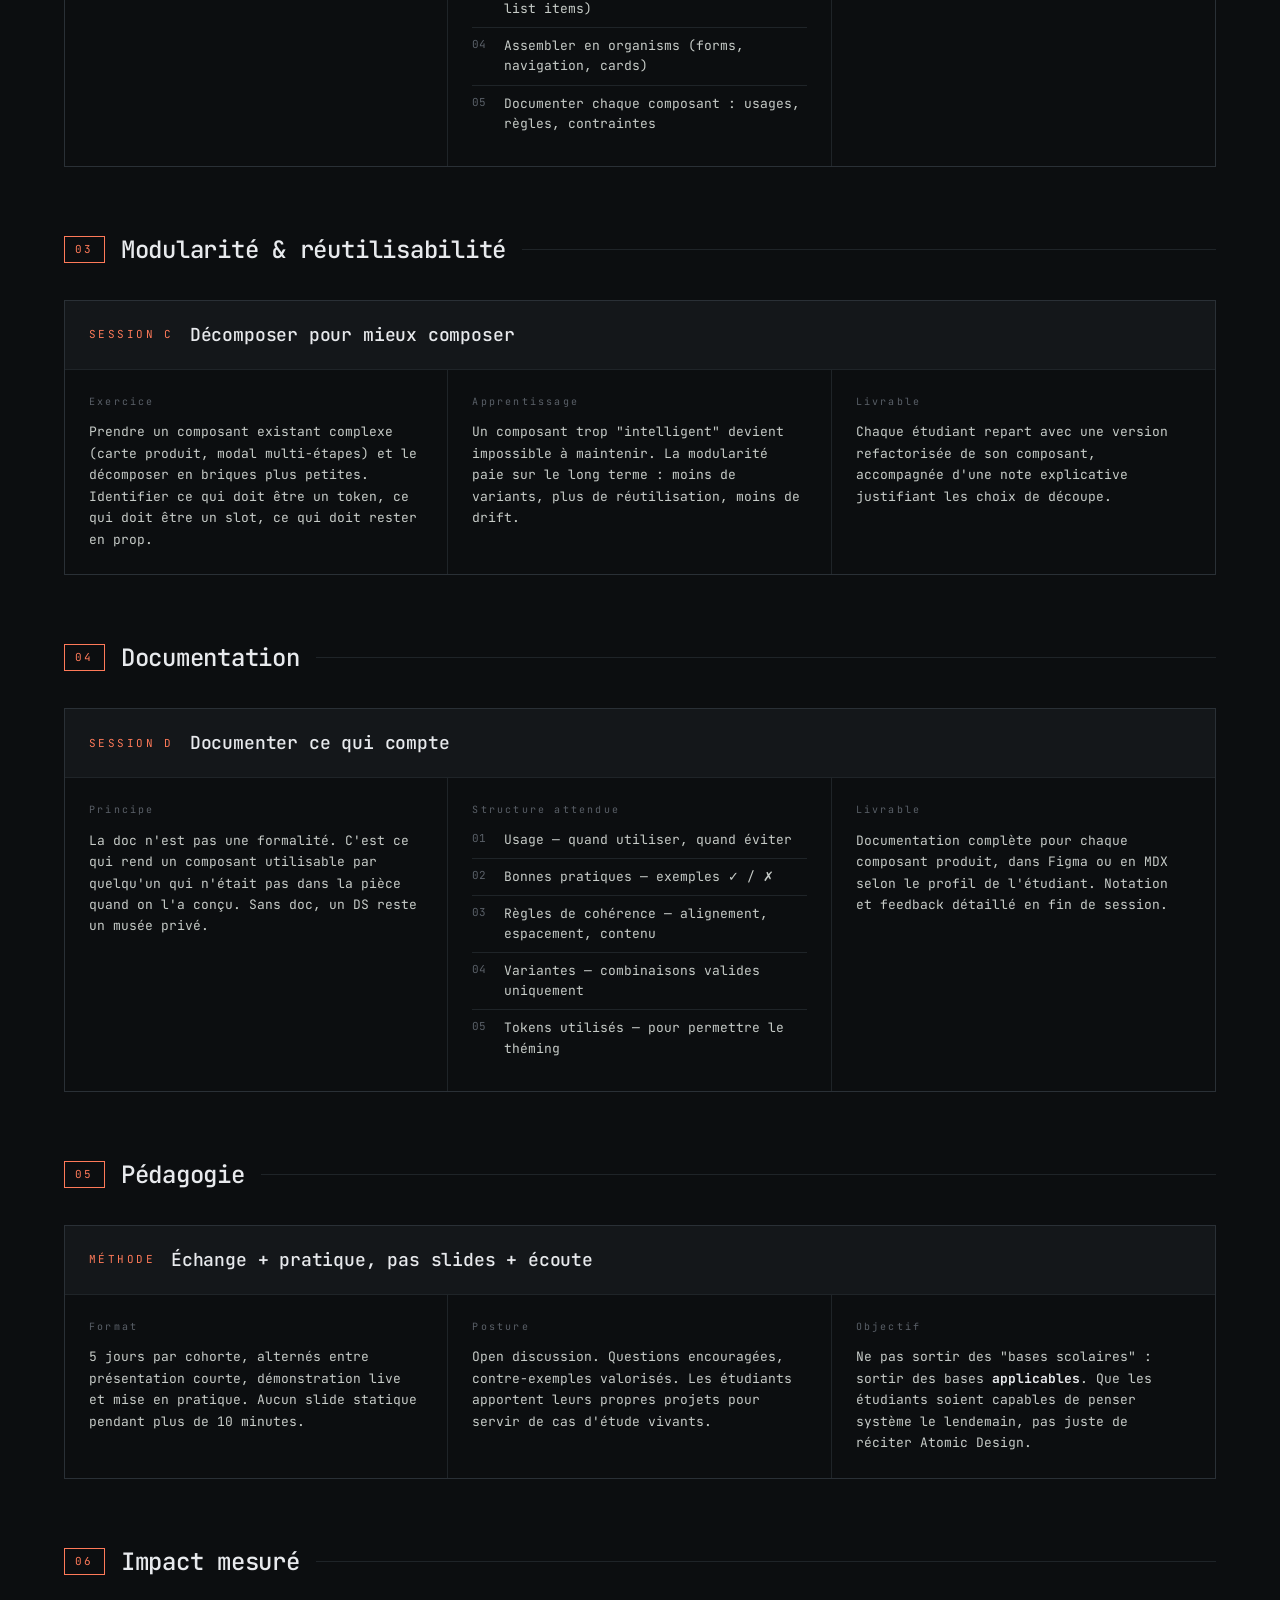
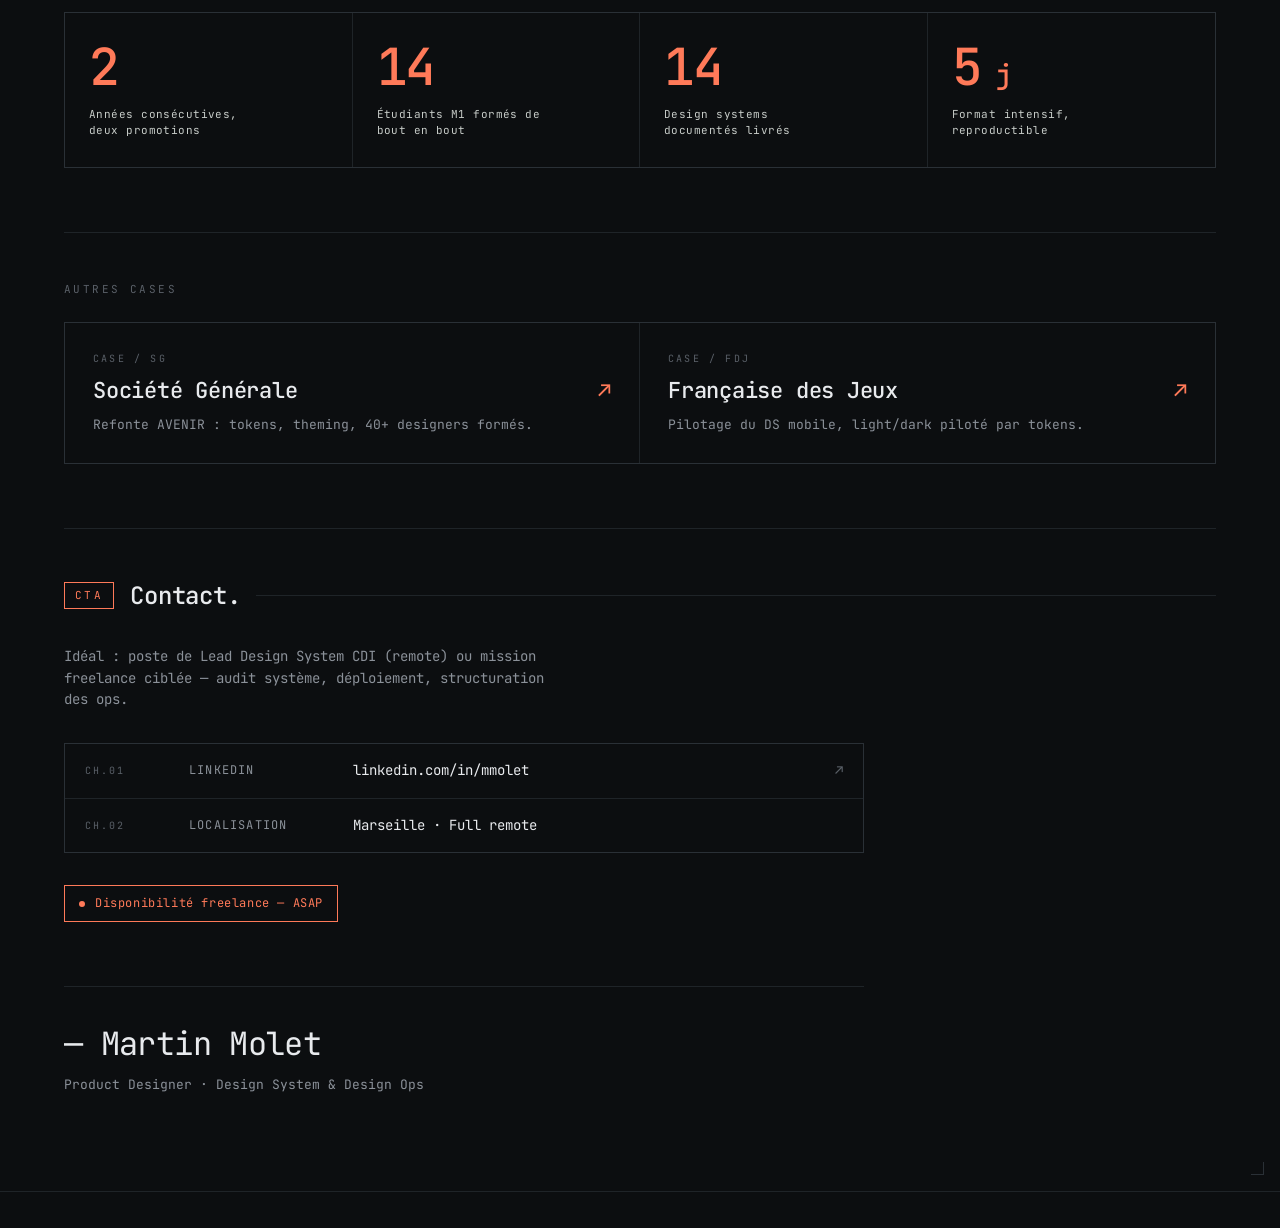
==== commit 7ed9f4a2: "Update ecv.html" ====
--- a/ecv.html
+++ b/ecv.html
@@ -1,6 +1,14 @@
 <!DOCTYPE html>
 <html lang="fr">
 <head>
+<script async src="https://www.googletagmanager.com/gtag/js?id=G-J1GTR22EGE"></script>
+<script>
+  window.dataLayer = window.dataLayer || [];
+  function gtag(){dataLayer.push(arguments);}
+  gtag('js', new Date());
+
+  gtag('config', 'G-J1GTR22EGE');
+</script>
 <meta charset="UTF-8">
 <meta name="viewport" content="width=device-width, initial-scale=1.0">
 <title>ECV Aix-en-Provence — Atomic & Design System | Martin Molet</title>
@@ -251,7 +259,7 @@
         </div>
         <div class="contact-avail">
           <span class="ca-dot"></span>
-          <span>Disponibilité freelance — T3 2026</span>
+          <span>Disponibilité freelance — ASAP</span>
         </div>
         <div class="signoff">
           <div>— Martin Molet</div>
